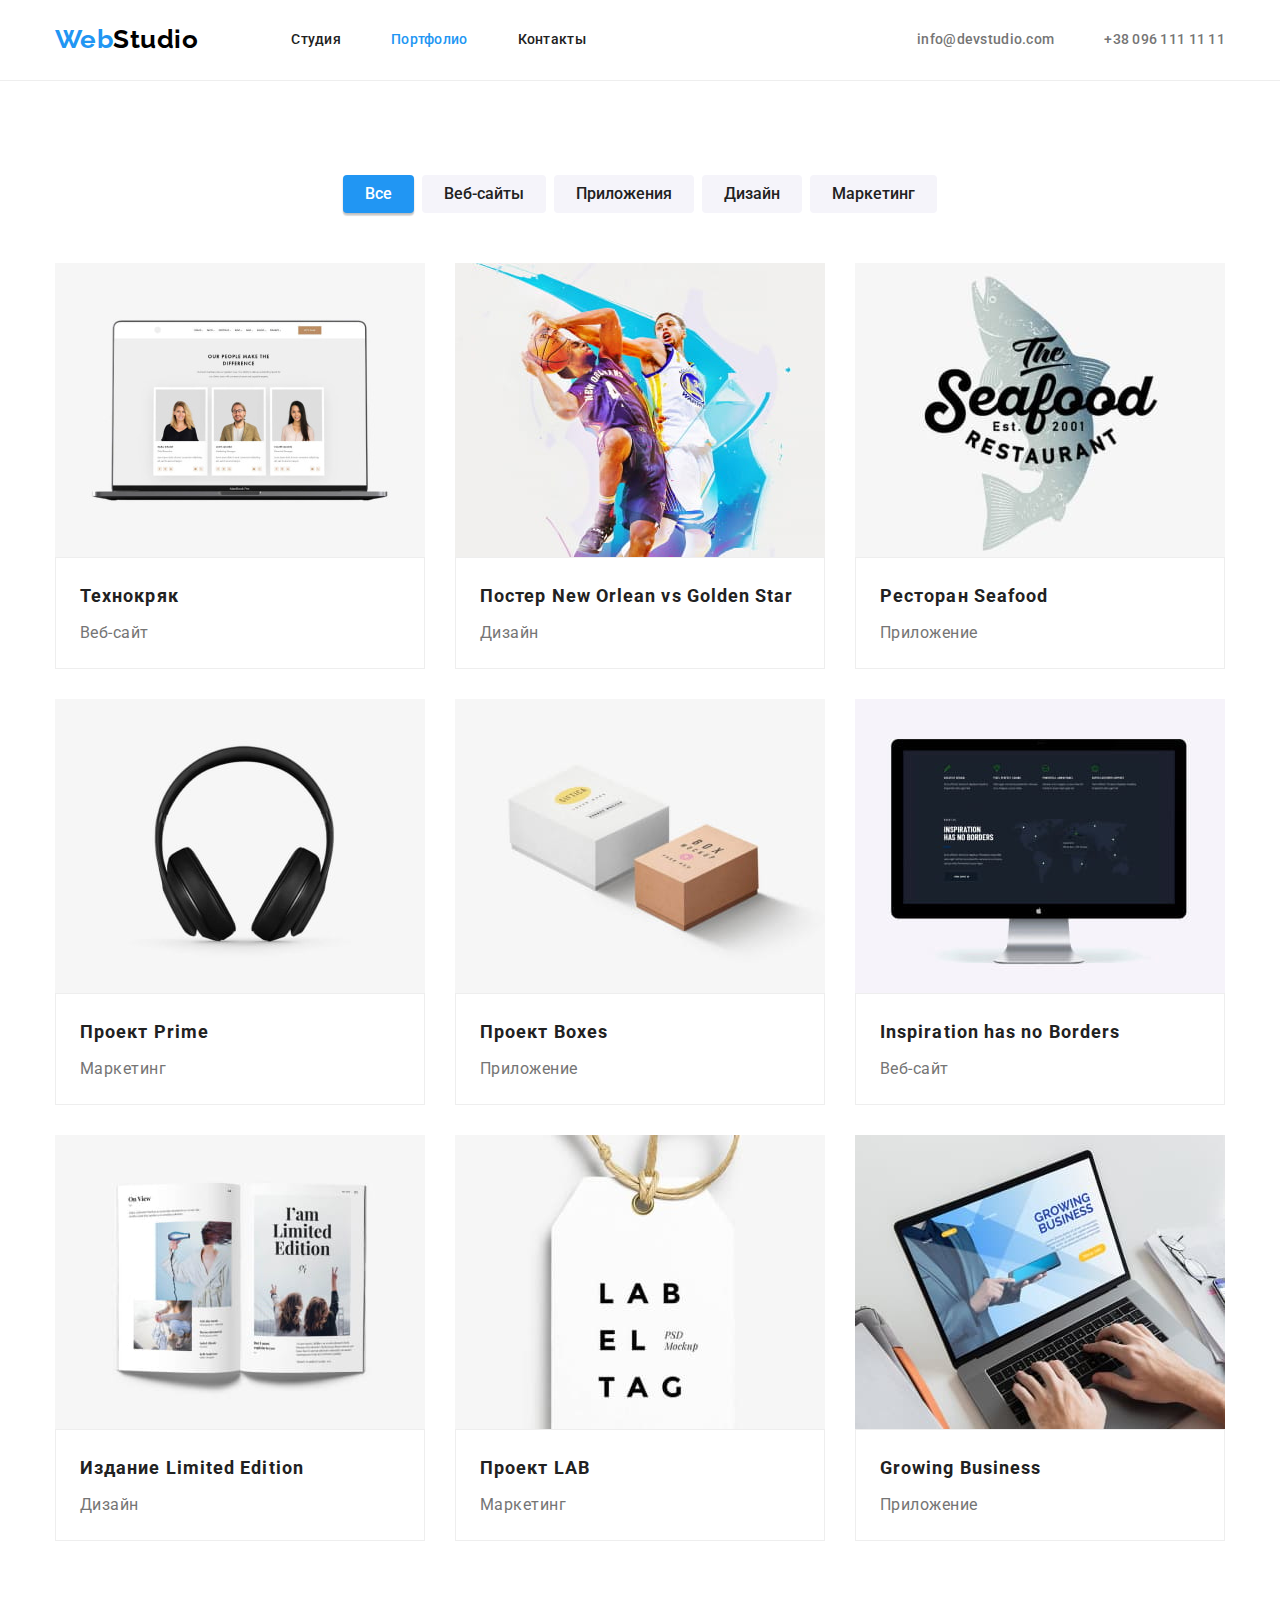
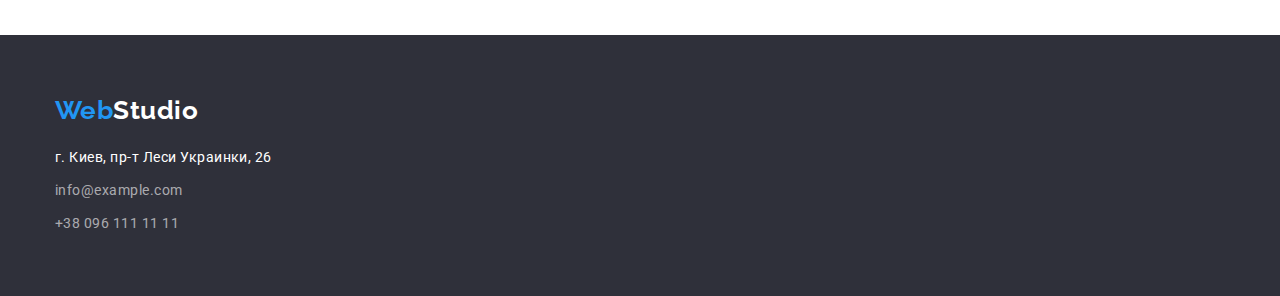
==== portfolio.html @ 70dc8f79 "Клонирован 3 ДЗ" ====
<!DOCTYPE html>
<html lang="ru">
  <head>
    <meta charset="UTF-8" />
    <meta http-equiv="X-UA-Compatible" content="IE=edge" />
    <meta name="viewport" content="width=device-width, initial-scale=1.0" />
    <title>Портфолио</title>
    <link rel="preconnect" href="https://fonts.googleapis.com" />
    <link rel="preconnect" href="https://fonts.gstatic.com" crossorigin />
    <link
      href="https://fonts.googleapis.com/css2?family=Raleway:wght@700&family=Roboto:wght@400;500;700;900&display=swap"
      rel="stylesheet"
    />
    <link
      rel="stylesheet"
      href="https://cdnjs.cloudflare.com/ajax/libs/modern-normalize/1.1.0/modern-normalize.min.css"
    />
    <link rel="stylesheet" href="./css/styles.css" />
  </head>
  <body>
    <header class="header">
      <div class="container nav-contact">
        <nav class="nav-header">
          <a href="./index.html" class="logo"><span class="logo-blue">Web</span>Studio </a>
          <ul class="navigator-list">
            <li class="navigator-item"><a href="./index.html#studio" class="link">Студия</a></li>
            <li class="navigator-item">
              <a href="#portfolio" class="link portfolio">Портфолио</a>
            </li>
            <li class="navigator-item"><a href="" class="link">Контакты</a></li>
          </ul>
        </nav>
        <!--Контакты-->
        <ul class="contact-list">
          <li class="contact-item">
            <a href="mailto:info@devstudio.com" class="contact-link">info@devstudio.com </a>
          </li>
          <li class="contact-item">
            <a href="tel:+380961111111" class="contact-link">+38 096 111 11 11</a>
          </li>
        </ul>
      </div>
    </header>
    <!--Портфолио-->
    <main id="portfolio">
      <!--Кнопки в портфолио-->
      <section class="section">
        <div class="container">
          <h1 class="hidden-title">Портфолио</h1>
          <ul class="portfolio-button-list">
            <li class="portfolio-button-item">
              <button type="button" class="portfolio-button one">Все</button>
            </li>
            <li class="portfolio-button-item">
              <button type="button" class="portfolio-button">Веб-сайты</button>
            </li>
            <li class="portfolio-button-item">
              <button type="button" class="portfolio-button">Приложения</button>
            </li>
            <li class="portfolio-button-item">
              <button type="button" class="portfolio-button">Дизайн</button>
            </li>
            <li class="portfolio-button-item">
              <button type="button" class="portfolio-button">Маркетинг</button>
            </li>
          </ul>
        </div>
        <!--Проекты портфолио-->
        <div class="container">
          <ul class="portfolio-project-list">
            <li class="portfolio-project-item">
              <a href="#" class="portfolio-project-link">
                <img
                  src="./images/portfolio/Технокряк.jpg"
                  alt="Технокряк"
                  width="370"
                  height="294"
                />
                <div class="portfolio-containers">
                  <h2 class="portfolio-project-title">Технокряк</h2>
                  <p class="portfolio-project-text">Веб-сайт</p>
                </div>
              </a>
            </li>

            <li class="portfolio-project-item">
              <a href="#" class="portfolio-project-link">
                <img
                  src="./images/portfolio/ПостерNewOrleanVSGoldenStar.jpg"
                  alt="Постер New Orlean vs Golden Star"
                  width="370"
                  height="294"
                />
                <div class="portfolio-containers">
                  <h2 class="portfolio-project-title">Постер New Orlean vs Golden Star</h2>
                  <p class="portfolio-project-text">Дизайн</p>
                </div>
              </a>
            </li>

            <li class="portfolio-project-item">
              <a href="#" class="portfolio-project-link">
                <img
                  src="./images/portfolio/РесторанSeafood.jpg"
                  alt="Ресторан Seafood"
                  width="370"
                  height="294"
                />
                <div class="portfolio-containers">
                  <h2 class="portfolio-project-title">Ресторан Seafood</h2>
                  <p class="portfolio-project-text">Приложение</p>
                </div>
              </a>
            </li>

            <li class="portfolio-project-item">
              <a href="#" class="portfolio-project-link">
                <img
                  src="./images/portfolio/ПроектPrime.jpg"
                  alt="Проект Prime"
                  width="370"
                  height="294"
                />
                <div class="portfolio-containers">
                  <h2 class="portfolio-project-title">Проект Prime</h2>
                  <p class="portfolio-project-text">Маркетинг</p>
                </div>
              </a>
            </li>

            <li class="portfolio-project-item">
              <a href="#" class="portfolio-project-link">
                <img
                  src="./images/portfolio/ПроектBoxes.jpg"
                  alt="Проект Boxes"
                  width="370"
                  height="294"
                />
                <div class="portfolio-containers">
                  <h2 class="portfolio-project-title">Проект Boxes</h2>
                  <p class="portfolio-project-text">Приложение</p>
                </div>
              </a>
            </li>

            <li class="portfolio-project-item">
              <a href="#" class="portfolio-project-link">
                <img
                  src="./images/portfolio//InspirationHasNoBorders.jpg"
                  alt="Inspiration has no Borders"
                  width="370"
                  height="294"
                />
                <div class="portfolio-containers">
                  <h2 class="portfolio-project-title">Inspiration has no Borders</h2>
                  <p class="portfolio-project-text">Веб-сайт</p>
                </div>
              </a>
            </li>

            <li class="portfolio-project-item">
              <a href="#" class="portfolio-project-link">
                <img
                  src="./images/portfolio/ИзданиеLimitedEdition.jpg"
                  alt="Издание Limited Edition"
                  width="370"
                  height="294"
                />
                <div class="portfolio-containers">
                  <h2 class="portfolio-project-title">Издание Limited Edition</h2>
                  <p class="portfolio-project-text">Дизайн</p>
                </div>
              </a>
            </li>

            <li class="portfolio-project-item">
              <a href="#" class="portfolio-project-link">
                <img
                  src="./images/portfolio/ПроектLAB.jpg"
                  alt="Проект LAB"
                  width="370"
                  height="294"
                />
                <div class="portfolio-containers">
                  <h2 class="portfolio-project-title">Проект LAB</h2>
                  <p class="portfolio-project-text">Маркетинг</p>
                </div>
              </a>
            </li>

            <li class="portfolio-project-item">
              <a href="#" class="portfolio-project-link">
                <img
                  src="./images/portfolio/GrowingBusiness.jpg"
                  alt="Growing Business"
                  width="370"
                  height="294"
                />
                <div class="portfolio-containers">
                  <h2 class="portfolio-project-title">Growing Business</h2>
                  <p class="portfolio-project-text">Приложение</p>
                </div>
              </a>
            </li>
          </ul>
        </div>
      </section>
    </main>

    <!--Футер-->
    <footer class="footer">
      <div class="container">
        <a href="./index.html" class="logo-footer"><span class="logo-blue">Web</span>Studio</a>
        <address>
          <ul class="footer-list">
            <li class="address-item">
              <a
                href="https://goo.gl/maps/zXmNazpMUdunzP9r6"
                target="_blank"
                rel="noreferrer noopener"
                class="address-map"
              >
                г. Киев, пр-т Леси Украинки, 26
              </a>
            </li>
            <li class="address-item">
              <a href="mailto:info@example.com" class="address-link">info@example.com</a>
            </li>
            <li class="address-item">
              <a href="tel:+380961111111" class="address-link">+38 096 111 11 11</a>
            </li>
          </ul>
        </address>
      </div>
    </footer>
  </body>
</html>
---- css/styles.css ----
:root {
  --basic-title-color: #212121;
  --base-text-color: #757575;
  --white-color: #ffffff;
  --blue-color: #2196f3;
}
body {
  margin: 0;
  color: var(--basic-title-color);
  font-family: 'Roboto', sans-serif;
  letter-spacing: 0.03em;
  background: var(--white-color);  
}

img {
  display: block;
  max-width: 100%;
  height: auto;
}
/*Контейнер*/
.container {
  width: 1200px;
  padding-left: 15px;
  padding-right: 15px;
  margin: 0 auto; 
}

/*Секция*/
.section {
  padding: 94px 0;
 }

 .section.no-padding {
  padding-top: 0;
 }

/*header*/
.header{
  display: flex;
  border-bottom: 1px solid #EEEEEE;
  align-items: center;
}
.nav-contact,
.nav-header {
  display: flex;   
  }

/* Логотип*/

.logo{ 
  margin-right: 93px;
  padding-top: 24px;
  padding-bottom: 25px;

  font-family: 'Raleway', sans-serif;
  color: #000000;
  text-decoration: none; 
  font-weight: 700;
  font-size: 26px;
  line-height: 1.19;
  }

.logo-blue {
  color: var(--blue-color);
}

/* Навигация */

.navigator-list {
  display: flex;
  padding-left: 0;
  margin-top: 0;
  margin-bottom: 0;

  text-decoration: none;
  list-style: none;  
  }

.navigator-list .link {
  display: block;  
  padding-top: 32px;
  padding-bottom: 32px;

  color: var(--basic-title-color);
  text-decoration: none;
  font-weight: 500;
  font-size: 14px;
  line-height: 1.14;
  letter-spacing: 0.02em; 
 }

.link.studio {
  color: var(--blue-color);  
}

.link:hover,
.link:focus{
  color: var(--blue-color);
}

.navigator-item:not(:last-child) {
margin-right: 50px;
}

/*Контакты*/

.contact-list {
  display: flex;
  margin-left: auto;
  margin-top: 0;
  margin-bottom: 0;
  padding-left: 0;

  list-style: none;
}


.contact-item:not(:last-child) {
  margin-right: 50px;
}

.contact-link {
  display: block;
  padding-top: 32px;
  padding-bottom: 32px;

  color: var(--base-text-color);
  text-decoration: none;
  font-weight: 500;
  font-size: 14px;
  line-height: 1.14;
  letter-spacing: 0.02em;
 }

.contact-link:hover,
.contact-link:focus {
  color: var(--blue-color);
}

/*Герой*/

.hero {    
  padding-top: 200px;
  padding-bottom: 200px;
  align-items: center;

  color: var(--white-color);
  background: #2F303A;
  line-height: 1.36;    
  text-align: center;
  letter-spacing: 0.06em;  
}

.hero-title {   
  margin-top: 0;
  margin-bottom: 30px;
 
  text-transform: uppercase;
  font-weight: 900;
  font-size: 44px;  
}

.hero-button{
  min-width: 200px;
  padding: 10px 32px;
  border: 0 solid transparent;
  border-radius: 4px;
  
  font-family: inherit;
  color: var(--white-color);
  background-color: var(--blue-color);
  box-shadow: 0px 4px 4px rgba(0, 0, 0, 0.15);
  font-weight: 700;
  font-size: 16px;
  line-height: 1.88;
  cursor: pointer;
  letter-spacing: 0.06em; 
  }

.hero-button:hover,
.hero-button:hover{
  background-color: #188CE8;
}

/* Проекты*/

.hidden-title {
    position: absolute;
    width: 1px;
    height: 1px;
    margin: -1px;
    border: 0;
    padding: 0;
    white-space: nowrap;
    clip-path: inset(100%);
    clip: rect(0 0 0 0);
    overflow: hidden;
}

.project-list {  
  display: flex;
  padding-left: 0;
  margin-top: 0;
  margin-bottom: 0;
  
  list-style: none;
}

.project-item{
  width: 270px;  
}

.project-item:not(:last-child) {
  margin-right: 30px;
}

.project-title {
  margin-top: 0;
  margin-bottom: 10px;

  font-weight: 700;
  font-size: 14px;
  line-height: 1.14;
  text-transform: uppercase;
}

.project-text {
  margin-top: 0;
  margin-bottom: 0;

  color: var(--base-text-color);
  font-size: 14px;
  line-height: 1.71;
}

/* Карточки проектов*/

.project-cards-title,
.command-title {
  margin-top: 0;
  margin-bottom: 50px;

  font-weight: 700;
  font-size: 36px;
  line-height: 1.17;
  text-align: center; 
}

.project-cards-list{
  display: flex;
  padding-left: 0;
  margin-top: 0;
  margin-bottom: 0;  

  list-style: none;  
  }

.project-cards-item:not(:last-child){
  margin-right: 30px;    
}

/*Команда*/

.command {  
  background-color: #F5F4FA; 
}

.command-list{
  display: flex;
  padding-left: 0;
  margin-top: 0;
  margin-bottom: 0;

  list-style: none;  
}

.command-item:not(:last-child) {
  margin-right: 30px;
}

.command-container{
  padding: 30px;
  box-shadow: 0px 1px 3px rgba(0, 0, 0, 0.12),
  0px 1px 1px rgba(0, 0, 0, 0.14),
  0px 2px 1px rgba(0, 0, 0, 0.2);
  border-radius: 0px 0px 4px 4px;
}

.command-heading {
  margin-top: 0;
  margin-bottom: 10px;  
  font-weight: 500;
  font-size: 16px;
  line-height: 1.19;
  text-align: center;  
}

.command-text {
  margin-top: 0;
  margin-bottom: 0;
  
  color: var(--base-text-color);
  font-size: 16px;
  line-height: 1.19;
  text-align: center;  
}

/*Footer*/
.footer {
  display: flex;
  padding-top: 60px;
  padding-bottom: 60px;

  background-color: #2F303A;
}

.logo-footer {
  display: block;
  margin-top: 0;
  margin-bottom: 20px;  

  font-family: 'Raleway',
    sans-serif;
  color: var(--white-color);
  text-decoration: none;
  font-weight: 700;
  font-size: 26px;
  line-height: 1.19;
}

/*Адрес*/

.footer-list{
  padding-left: 0;
  margin-top: 0;
  margin-bottom: 0;  

  list-style: none;
  font-style: normal;
}

.address-item:not(:last-child){
  margin-bottom: 9px;
}

.address-map,
.address-link {
  color: var(--white-color);
  font-size: 14px;
  line-height: 1.71;
  text-decoration: none;  
}

.address-link {
  color: rgba(255, 255, 255, 0.6);
}

.address-link:hover,
.address-link:focus{
  color: var(--white-color);
}

/*Портфолио*/

.link.portfolio {
  color: var(--blue-color);
}

/* Кнопки в портфолио*/

.portfolio-button-list{
  display: flex;
  justify-content: center;
  padding-left: 0;
  margin-top: 0;
  margin-bottom: 50px;  

  list-style: none; 
}

.portfolio-button-item:not(:last-child){
 margin-right: 8px;
}

.portfolio-button {
  padding: 6px 22px;
  border-radius: 4px;
  border: 0 solid transparent;

  color: var(--basic-title-color);
  background-color: #F5F4FA;
  font-family: inherit;
  font-weight: 500;
  font-size: 16px;
  line-height: 1.63;

  cursor: pointer; 
}

.portfolio-button.one {
  color: var(--white-color);
  background-color: var(--blue-color);
  box-shadow: 0px 3px 1px rgba(0, 0, 0, 0.1),
  0px 1px 2px rgba(0, 0, 0, 0.08),
  0px 2px 2px rgba(0, 0, 0, 0.12);  
  }

.portfolio-button:hover,
.portfolio-button:focus {
  color: var(--white-color);
  background-color: var(--blue-color);
}

/* Проекты портфолио*/

.portfolio-project-list{
  display: flex;
  flex-wrap: wrap;
  padding-left: 0;
  margin-top: 0;
  margin-bottom: 0;  

  list-style: none;  
}

.portfolio-project-item{
  margin-right: 30px;
  margin-bottom: 30px;
}

.portfolio-project-item:nth-child(3n) {
  margin-right: 0;
}

.portfolio-project-item:nth-last-child(-n+3){
  margin-bottom: 0;
}

.portfolio-containers {
  padding: 20px 24px;
  border: 1px solid #EEEEEE;
}

.portfolio-project-title {
  margin-top: 0;
  margin-bottom: 4px;
}

.portfolio-project-link{
  text-decoration: none;  
}

.portfolio-project-link .portfolio-project-title {
  color: var(--basic-title-color);
  font-weight: 700;
  font-size: 18px;
  line-height: 2;
  letter-spacing: 0.06em;
}

.portfolio-project-text {
  margin-top: 0;
  margin-bottom: 0;

  color: var(--base-text-color);
  font-size: 16px;
  line-height: 1.88;
}
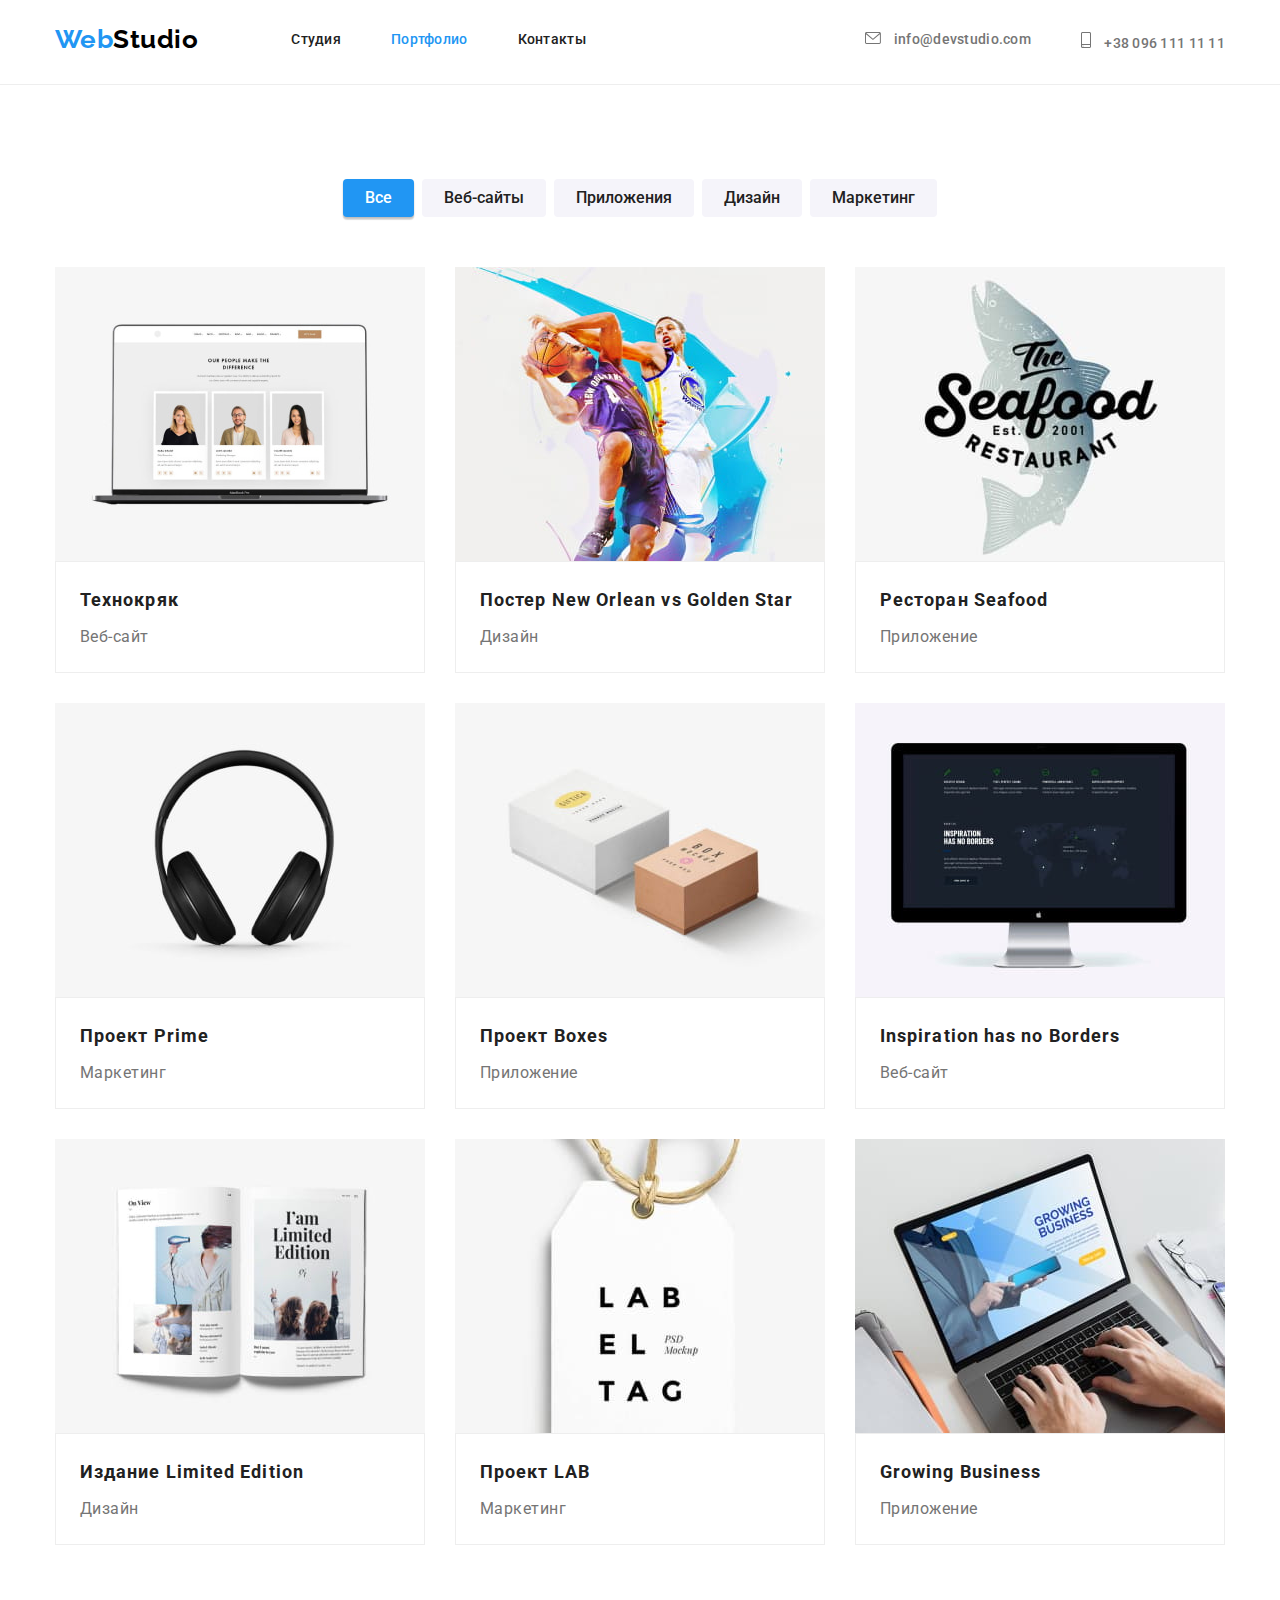
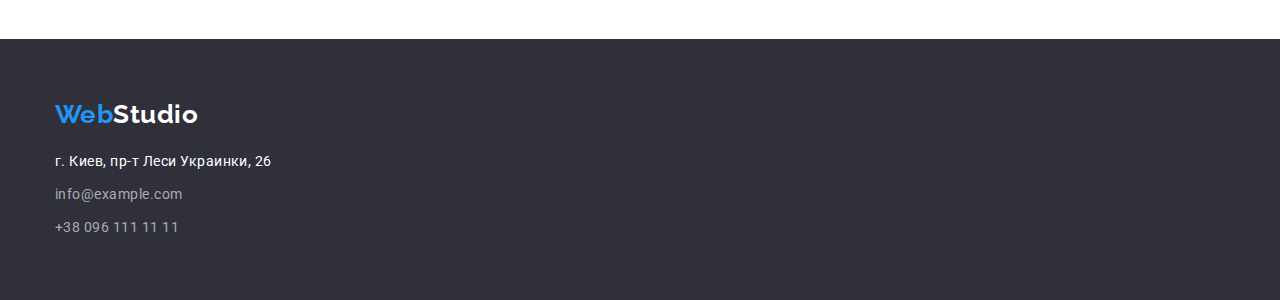
==== commit f9b7be4f: "Сделана шапка и особенности" ====
--- a/portfolio.html
+++ b/portfolio.html
@@ -15,6 +15,7 @@
       rel="stylesheet"
       href="https://cdnjs.cloudflare.com/ajax/libs/modern-normalize/1.1.0/modern-normalize.min.css"
     />
+    <link rel="stylesheet" href="./css/_root.css" />
     <link rel="stylesheet" href="./css/styles.css" />
   </head>
   <body>
@@ -33,10 +34,20 @@
         <!--Контакты-->
         <ul class="contact-list">
           <li class="contact-item">
-            <a href="mailto:info@devstudio.com" class="contact-link">info@devstudio.com </a>
+            <a href="mailto:info@devstudio.com" class="contact-link">
+              <svg class="contact-icon-mail" width="16" height="12">
+                <use href="./images/icons/symbol-defs.svg#icon-mail"></use>
+              </svg>
+              info@devstudio.com
+            </a>
           </li>
           <li class="contact-item">
-            <a href="tel:+380961111111" class="contact-link">+38 096 111 11 11</a>
+            <a href="tel:+380961111111" class="contact-link">
+              <svg class="contact-icon-tel" width="10" height="16">
+                <use href="./images/icons/symbol-defs.svg#icon-smartphone"></use>
+              </svg>
+              +38 096 111 11 11
+            </a>
           </li>
         </ul>
       </div>
--- a/css/_root.css
+++ b/css/_root.css
@@ -0,0 +1,8 @@
+:root {
+    --basic-title-color: #212121;
+    --base-text-color: #757575;
+    --white-color: #ffffff;
+    --blue-color: #2196f3;
+    --background-icon: #F5F4FA;
+    --color-icon-command: #AFB1B8;
+}--- a/css/styles.css
+++ b/css/styles.css
@@ -1,9 +1,4 @@
-:root {
-  --basic-title-color: #212121;
-  --base-text-color: #757575;
-  --white-color: #ffffff;
-  --blue-color: #2196f3;
-}
+
 body {
   margin: 0;
   color: var(--basic-title-color);
@@ -123,7 +118,7 @@
   display: block;
   padding-top: 32px;
   padding-bottom: 32px;
-
+  
   color: var(--base-text-color);
   text-decoration: none;
   font-weight: 500;
@@ -131,7 +126,15 @@
   line-height: 1.14;
   letter-spacing: 0.02em;
  }
-
+.contact-icon-mail, 
+.contact-icon-tel {
+  
+  margin-right: 10px;
+  
+  fill: currentColor;
+}
+
+ 
 .contact-link:hover,
 .contact-link:focus {
   color: var(--blue-color);
@@ -139,16 +142,28 @@
 
 /*Герой*/
 
-.hero {    
+.hero {  
+  
   padding-top: 200px;
   padding-bottom: 200px;
   align-items: center;
-
+   
   color: var(--white-color);
   background: #2F303A;
   line-height: 1.36;    
   text-align: center;
   letter-spacing: 0.06em;  
+
+  max-width: 1600px;
+  height: 600px;
+  margin-left: auto;
+  margin-right: auto;
+  background-image: linear-gradient(to top, rgba(47, 48, 58, 0.4), 
+  rgba(47, 48, 58, 0.4)),
+  url('../images/background/hero.jpg');
+  background-repeat: no-repeat;
+  background-position: center;
+  background-size: cover;
 }
 
 .hero-title {   
@@ -214,6 +229,20 @@
   margin-right: 30px;
 }
 
+/* Иконки пректов */
+.icon-block{
+  padding: 25px 100px;
+  width: 270px;
+  height: 120px;
+  background-color: var(--background-icon);
+  border-radius: 4px;
+  margin-bottom: 30px;
+}
+.project-icon{
+  width: 70px;
+  height: 70px;
+}
+
 .project-title {
   margin-top: 0;
   margin-bottom: 10px;
@@ -284,6 +313,7 @@
   0px 1px 1px rgba(0, 0, 0, 0.14),
   0px 2px 1px rgba(0, 0, 0, 0.2);
   border-radius: 0px 0px 4px 4px;
+  background: var(--white-color);
 }
 
 .command-heading {
@@ -297,14 +327,44 @@
 
 .command-text {
   margin-top: 0;
-  margin-bottom: 0;
+  margin-bottom: 16px;
   
   color: var(--base-text-color);
   font-size: 16px;
   line-height: 1.19;
   text-align: center;  
 }
-
+.social-command-link{
+  display: flex;
+  justify-content: center;
+  padding-left: 0;
+  
+  list-style: none;
+}
+
+.item-command-link:not(:last-child){
+  margin-right: 10px;
+}
+.item-command-link{
+  width: 44px;
+  height: 44px;  
+  /* border-radius:50%; */
+  color: var(--color-icon-command);
+
+}
+
+.command-link:focus, 
+.command-link:hover{
+  fill: var(--blue-color);
+  stroke: var(--white-color);
+}
+.icon-social-link {
+  width: 20px;
+  height: 20px;
+  /* fill: var(--color-icon-command);
+  stroke: var(--color-icon-command); */
+
+}
 /*Footer*/
 .footer {
   display: flex;
@@ -359,7 +419,19 @@
 .address-link:focus{
   color: var(--white-color);
 }
-
+/* Присоеденяйтесь */
+.social-link{
+display: flex;
+
+}
+.join{
+color: var(--white-color);
+text-transform: uppercase;
+
+}
+.join-social-link{
+display: flex;
+}
 /*Портфолио*/
 
 .link.portfolio {
@@ -388,7 +460,7 @@
   border: 0 solid transparent;
 
   color: var(--basic-title-color);
-  background-color: #F5F4FA;
+  background-color: var(--background-icon);
   font-family: inherit;
   font-weight: 500;
   font-size: 16px;
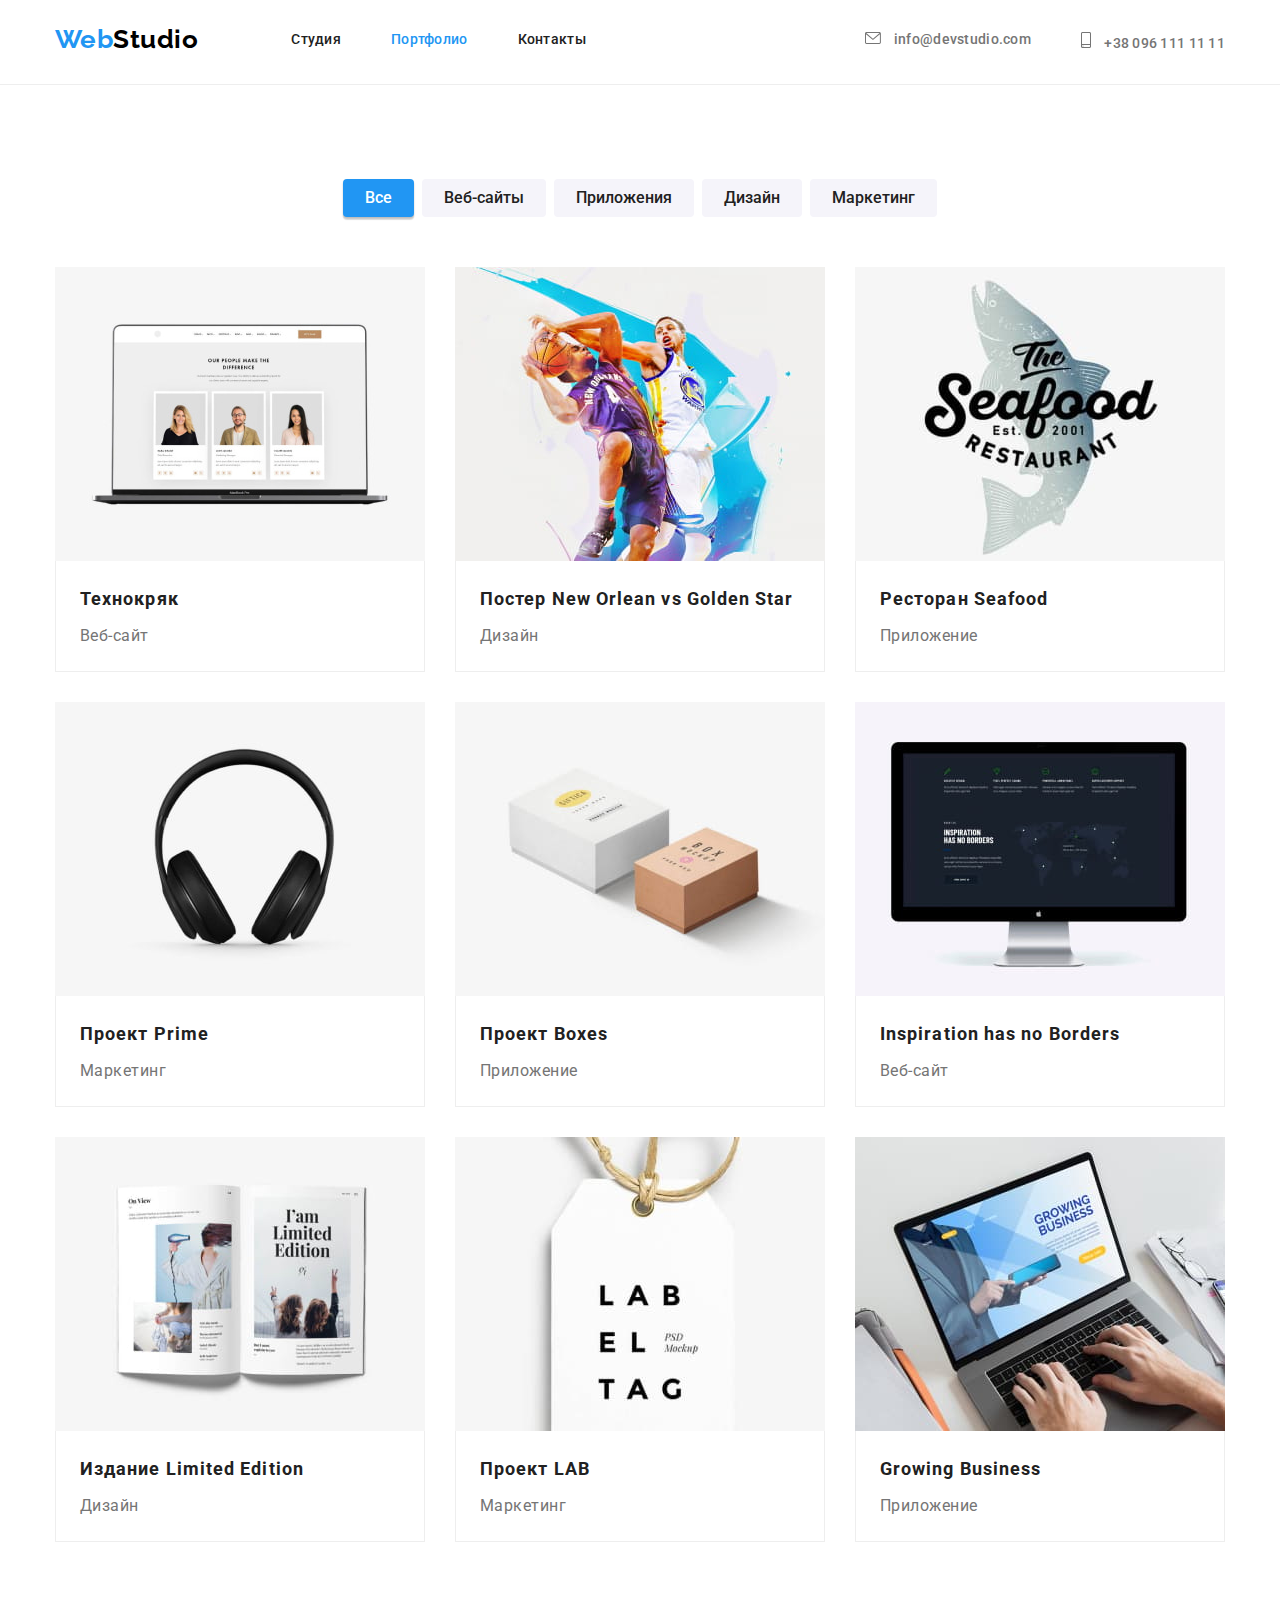
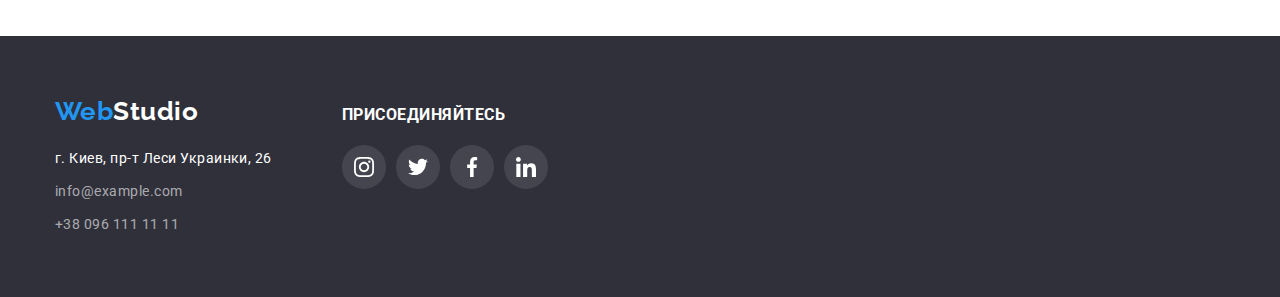
==== commit 4d113094: "Сделана черновая ДЗ" ====
--- a/portfolio.html
+++ b/portfolio.html
@@ -31,7 +31,9 @@
             <li class="navigator-item"><a href="" class="link">Контакты</a></li>
           </ul>
         </nav>
+
         <!--Контакты-->
+
         <ul class="contact-list">
           <li class="contact-item">
             <a href="mailto:info@devstudio.com" class="contact-link">
@@ -75,9 +77,9 @@
               <button type="button" class="portfolio-button">Маркетинг</button>
             </li>
           </ul>
-        </div>
-        <!--Проекты портфолио-->
-        <div class="container">
+
+          <!--Проекты портфолио-->
+
           <ul class="portfolio-project-list">
             <li class="portfolio-project-item">
               <a href="#" class="portfolio-project-link">
@@ -220,28 +222,63 @@
 
     <!--Футер-->
     <footer class="footer">
-      <div class="container">
-        <a href="./index.html" class="logo-footer"><span class="logo-blue">Web</span>Studio</a>
-        <address>
-          <ul class="footer-list">
-            <li class="address-item">
-              <a
-                href="https://goo.gl/maps/zXmNazpMUdunzP9r6"
-                target="_blank"
-                rel="noreferrer noopener"
-                class="address-map"
-              >
-                г. Киев, пр-т Леси Украинки, 26
-              </a>
-            </li>
-            <li class="address-item">
-              <a href="mailto:info@example.com" class="address-link">info@example.com</a>
-            </li>
-            <li class="address-item">
-              <a href="tel:+380961111111" class="address-link">+38 096 111 11 11</a>
-            </li>
-          </ul>
-        </address>
+      <div class="container footer-container">
+        <div>
+          <a href="./index.html" class="logo-footer"> <span class="logo-blue">Web</span>Studio </a>
+          <address>
+            <ul class="footer-list">
+              <li class="address-item">
+                <a
+                  href="https://goo.gl/maps/zXmNazpMUdunzP9r6"
+                  target="_blank"
+                  rel="noreferrer noopener"
+                  class="address-map"
+                >
+                  г. Киев, пр-т Леси Украинки, 26
+                </a>
+              </li>
+              <li class="address-item">
+                <a href="mailto:info@example.com" class="address-link">info@example.com</a>
+              </li>
+              <li class="address-item">
+                <a href="tel:+380961111111" class="address-link">+38 096 111 11 11</a>
+              </li>
+            </ul>
+          </address>
+        </div>
+        <div class="social-link">
+          <b class="join">Присоединяйтесь</b>
+          <ul class="join-social-list">
+            <li class="join-social-item">
+              <a href="#" class="join-social-link"
+                ><svg class="join-social-icon">
+                  <use href="./images/icons/symbol-defs.svg#icon-footer-Instagram"></use>
+                </svg>
+              </a>
+            </li>
+            <li class="join-social-item">
+              <a href="#" class="join-social-link"
+                ><svg class="join-social-icon">
+                  <use href="./images/icons/symbol-defs.svg#icon-footer-Twitter"></use>
+                </svg>
+              </a>
+            </li>
+            <li class="join-social-item">
+              <a href="#" class="join-social-link"
+                ><svg class="join-social-icon">
+                  <use href="./images/icons/symbol-defs.svg#icon-footer-Facebook"></use>
+                </svg>
+              </a>
+            </li>
+            <li class="join-social-item">
+              <a href="#" class="join-social-link"
+                ><svg class="join-social-icon">
+                  <use href="./images/icons/symbol-defs.svg#icon-footer-LinkedIn"></use>
+                </svg>
+              </a>
+            </li>
+          </ul>
+        </div>
       </div>
     </footer>
   </body>
--- a/css/styles.css
+++ b/css/styles.css
@@ -31,9 +31,8 @@
 
 /*header*/
 .header{
-  display: flex;
   border-bottom: 1px solid #EEEEEE;
-  align-items: center;
+  
 }
 .nav-contact,
 .nav-header {
@@ -152,7 +151,7 @@
   background: #2F303A;
   line-height: 1.36;    
   text-align: center;
-  letter-spacing: 0.06em;  
+   
 
   max-width: 1600px;
   height: 600px;
@@ -166,10 +165,14 @@
   background-size: cover;
 }
 
-.hero-title {   
-  margin-top: 0;
-  margin-bottom: 30px;
- 
+.hero-title {  
+  max-width: 696px;
+  margin-top: 0;
+  margin-bottom: 30px;  
+  margin-left: auto;
+  margin-right: auto;
+
+  letter-spacing: 0.06em;
   text-transform: uppercase;
   font-weight: 900;
   font-size: 44px;  
@@ -238,10 +241,6 @@
   border-radius: 4px;
   margin-bottom: 30px;
 }
-.project-icon{
-  width: 70px;
-  height: 70px;
-}
 
 .project-title {
   margin-top: 0;
@@ -265,7 +264,8 @@
 /* Карточки проектов*/
 
 .project-cards-title,
-.command-title {
+.command-title,
+.client-title {
   margin-top: 0;
   margin-bottom: 50px;
 
@@ -296,6 +296,7 @@
 
 .command-list{
   display: flex;
+  justify-content: center;
   padding-left: 0;
   margin-top: 0;
   margin-bottom: 0;
@@ -334,9 +335,10 @@
   line-height: 1.19;
   text-align: center;  
 }
-.social-command-link{
-  display: flex;
-  justify-content: center;
+
+.social-command-list{
+  display: flex; 
+  justify-content: center; 
   padding-left: 0;
   
   list-style: none;
@@ -345,26 +347,70 @@
 .item-command-link:not(:last-child){
   margin-right: 10px;
 }
-.item-command-link{
+
+.command-link{
+  display: flex;
+  justify-content: center;
+  align-items: center;
   width: 44px;
-  height: 44px;  
-  /* border-radius:50%; */
-  color: var(--color-icon-command);
-
-}
-
+  height: 44px;
+  
+  border-radius:50%;
+  
+  
+ }
 .command-link:focus, 
 .command-link:hover{
-  fill: var(--blue-color);
-  stroke: var(--white-color);
-}
-.icon-social-link {
-  width: 20px;
-  height: 20px;
-  /* fill: var(--color-icon-command);
-  stroke: var(--color-icon-command); */
-
-}
+  background-color: var(--blue-color);
+
+}
+.command-link:focus .icon-social-link,
+.command-link:hover .icon-social-link{
+  fill: var(--white-color);
+  
+
+}
+.icon-social-link {  
+  fill: var(--color-icon-command);
+ 
+}
+
+/* Клиенты */
+
+.client-list{
+  display: flex;
+  justify-content: center;
+  align-items: center;
+  padding-left: 0;
+  margin-top: 0;
+  margin-bottom: 0;
+  list-style: none;
+}
+.client-item:not(:last-child){
+ margin-right: 30px;
+}
+.client-link{
+  display: flex;
+
+  width: 170px;
+  height: 92px;
+  padding: 16px 32px;
+  border: 1px solid var(--color-icon-command);
+  border-radius: 4px;
+}
+.client-logo {
+  fill: var(--color-icon-command);
+}
+.client-link:hover,
+.client-link:focus{
+  border: 1px solid var(--blue-color);
+}
+.client-link:hover .client-logo,
+.client-link:focus .client-logo{
+  fill:var(--blue-color);
+  
+}
+
 /*Footer*/
 .footer {
   display: flex;
@@ -373,7 +419,10 @@
 
   background-color: #2F303A;
 }
-
+.footer-container {
+  display: inline-flex;
+  align-items: baseline;
+}
 .logo-footer {
   display: block;
   margin-top: 0;
@@ -419,18 +468,47 @@
 .address-link:focus{
   color: var(--white-color);
 }
-/* Присоеденяйтесь */
+/* Присоединяйтесь */
+
 .social-link{
-display: flex;
-
+  
+  margin-left: 70px;
 }
 .join{
-color: var(--white-color);
-text-transform: uppercase;
-
+  display: block;
+  color: var(--white-color);
+  text-transform: uppercase;
+  margin-bottom: 20px;
+}
+.join-social-list{
+  display: flex;
+  margin: 0;
+  padding-left: 0;
+  list-style: none;
+}
+
+.join-social-item:not(:last-child) {
+  margin-right: 10px;
 }
 .join-social-link{
-display: flex;
+  display: flex;
+  justify-content: center;
+  align-items: center;
+  width: 44px;
+  height: 44px;
+  
+  border-radius:50%;
+  background-color: rgba(255, 255, 255, 0.1);
+}
+.join-social-icon{
+  /* padding: 12px; */
+  
+  fill: var(--white-color);
+  
+}
+.join-social-link:hover,
+.join-social-link:focus{
+  background-color: var(--blue-color);
 }
 /*Портфолио*/
 
@@ -481,6 +559,9 @@
 .portfolio-button:focus {
   color: var(--white-color);
   background-color: var(--blue-color);
+  box-shadow: 0px 3px 1px rgba(0, 0, 0, 0.1),
+  0px 1px 2px rgba(0, 0, 0, 0.08),
+  0px 2px 2px rgba(0, 0, 0, 0.12);
 }
 
 /* Проекты портфолио*/
@@ -511,6 +592,7 @@
 .portfolio-containers {
   padding: 20px 24px;
   border: 1px solid #EEEEEE;
+  border-top: 0;
 }
 
 .portfolio-project-title {
@@ -519,9 +601,15 @@
 }
 
 .portfolio-project-link{
+  display: block;
   text-decoration: none;  
 }
-
+.portfolio-project-link:hover,
+.portfolio-project-link:focus {  
+  box-shadow: 0px 1px 1px rgba(0, 0, 0, 0.12),
+  0px 4px 4px rgba(0, 0, 0, 0.06),
+  1px 4px 6px rgba(0, 0, 0, 0.16);
+}
 .portfolio-project-link .portfolio-project-title {
   color: var(--basic-title-color);
   font-weight: 700;
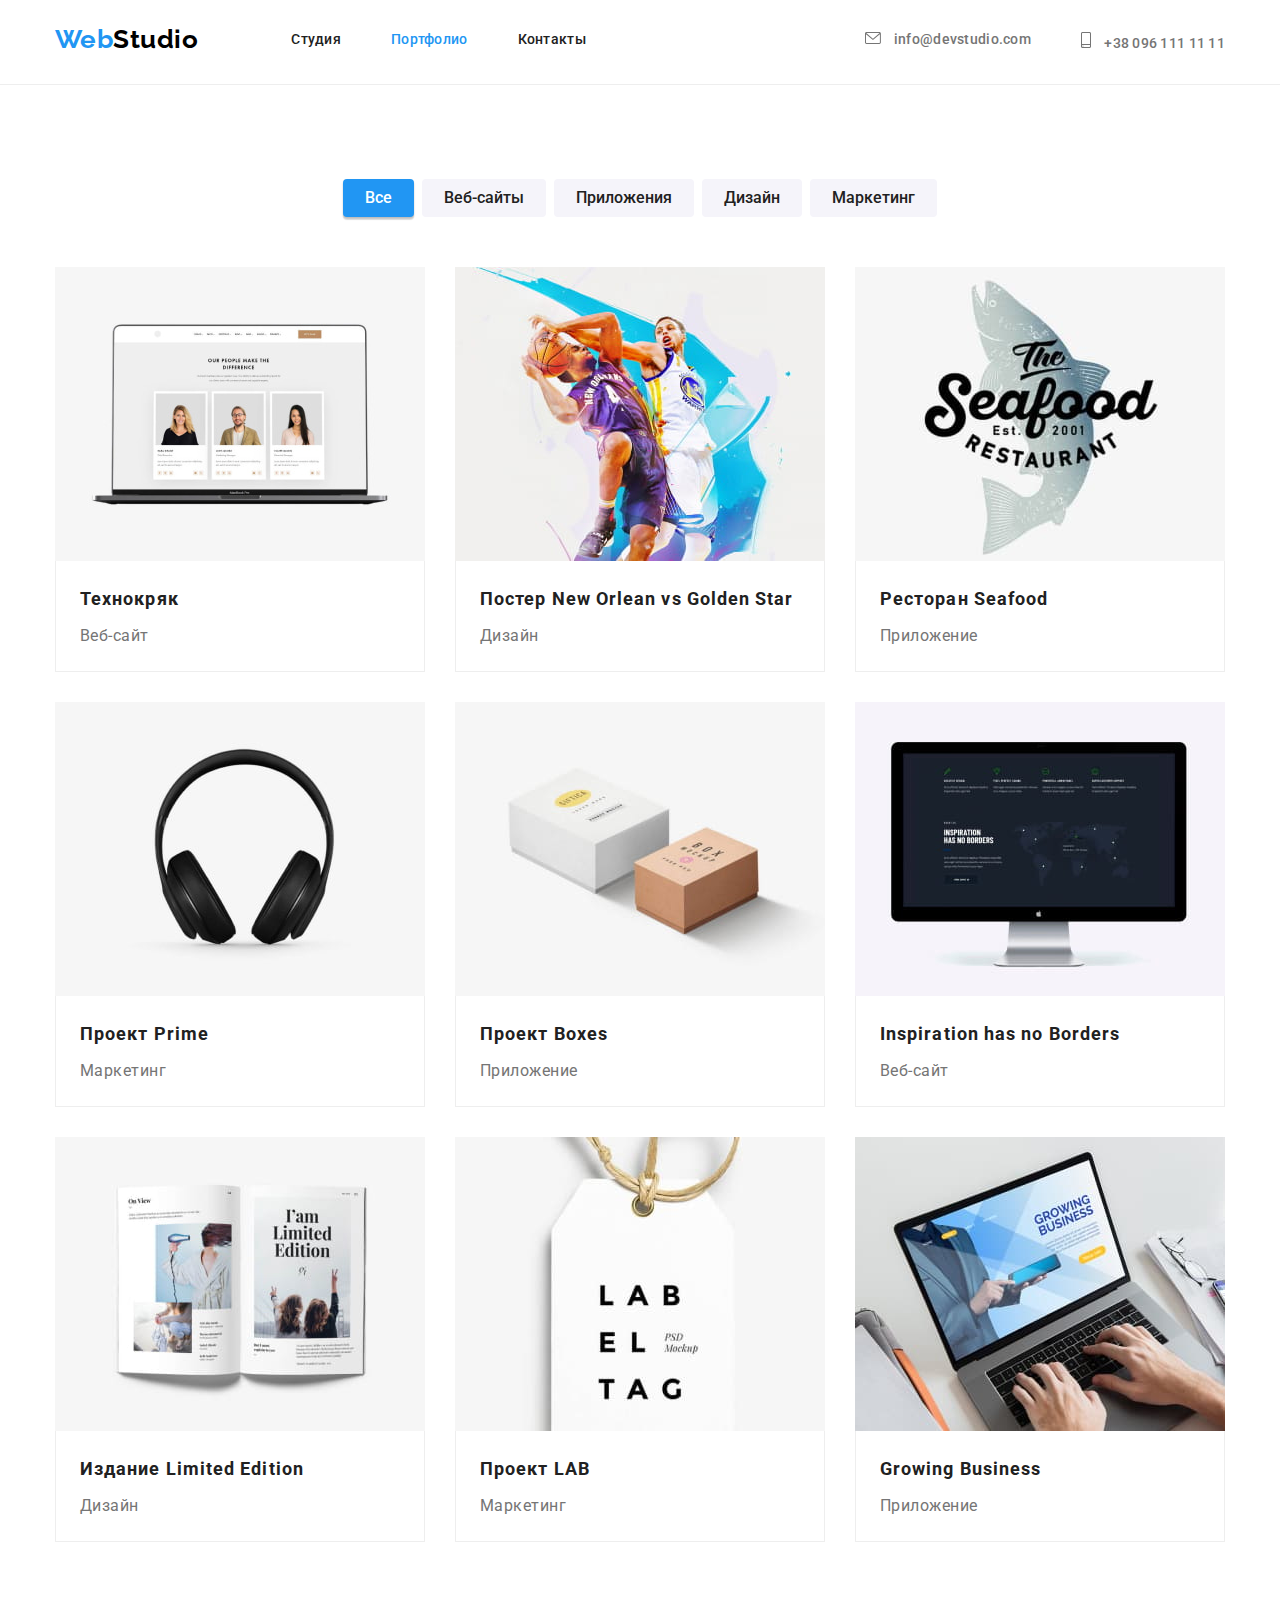
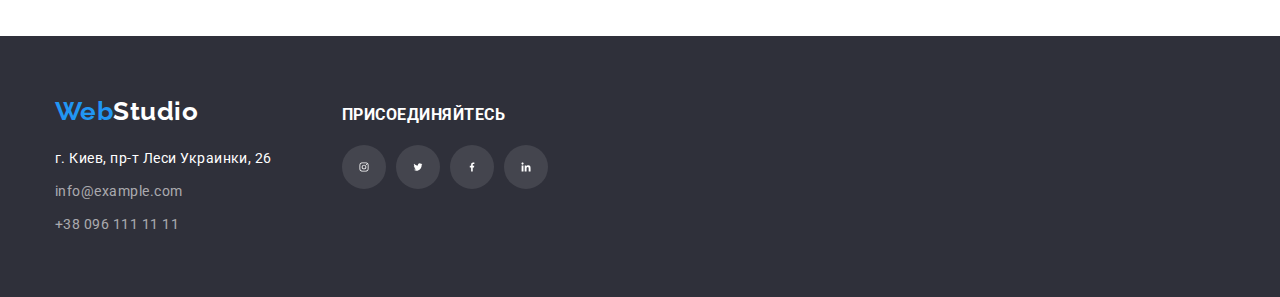
==== commit 9f195386: "Добавлены размеры в Портфолио" ====
--- a/portfolio.html
+++ b/portfolio.html
@@ -15,7 +15,6 @@
       rel="stylesheet"
       href="https://cdnjs.cloudflare.com/ajax/libs/modern-normalize/1.1.0/modern-normalize.min.css"
     />
-    <link rel="stylesheet" href="./css/_root.css" />
     <link rel="stylesheet" href="./css/styles.css" />
   </head>
   <body>
@@ -251,28 +250,28 @@
           <ul class="join-social-list">
             <li class="join-social-item">
               <a href="#" class="join-social-link"
-                ><svg class="join-social-icon">
+                ><svg class="join-social-icon" width="20" height="20">
                   <use href="./images/icons/symbol-defs.svg#icon-footer-Instagram"></use>
                 </svg>
               </a>
             </li>
             <li class="join-social-item">
               <a href="#" class="join-social-link"
-                ><svg class="join-social-icon">
+                ><svg class="join-social-icon" width="20" height="20">
                   <use href="./images/icons/symbol-defs.svg#icon-footer-Twitter"></use>
                 </svg>
               </a>
             </li>
             <li class="join-social-item">
               <a href="#" class="join-social-link"
-                ><svg class="join-social-icon">
+                ><svg class="join-social-icon" width="20" height="20">
                   <use href="./images/icons/symbol-defs.svg#icon-footer-Facebook"></use>
                 </svg>
               </a>
             </li>
             <li class="join-social-item">
               <a href="#" class="join-social-link"
-                ><svg class="join-social-icon">
+                ><svg class="join-social-icon" width="20" height="20">
                   <use href="./images/icons/symbol-defs.svg#icon-footer-LinkedIn"></use>
                 </svg>
               </a>
--- a/css/styles.css
+++ b/css/styles.css
@@ -1,3 +1,11 @@
+:root {
+  --basic-title-color: #212121;
+  --base-text-color: #757575;
+  --white-color: #ffffff;
+  --blue-color: #2196f3;
+  --background-icon: #F5F4FA;
+  --color-icon-command: #AFB1B8;
+}
 
 body {
   margin: 0;
